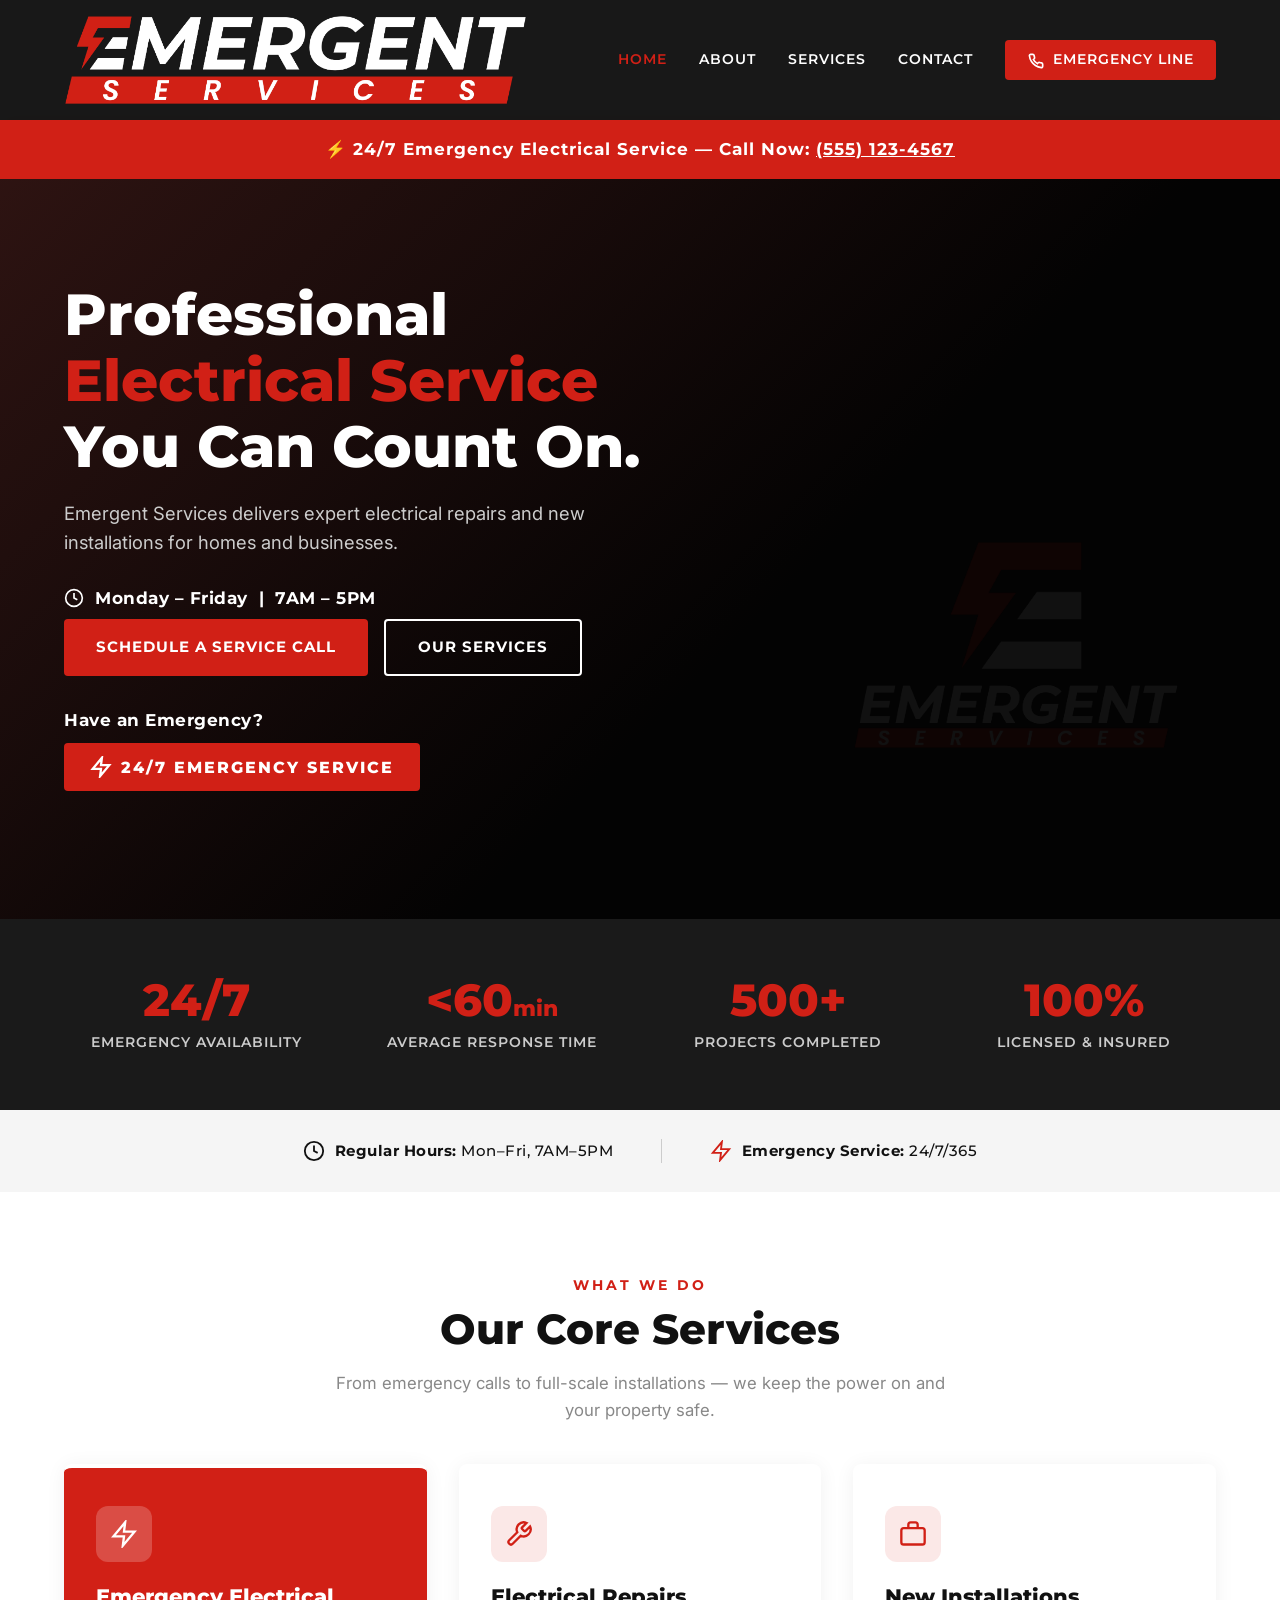
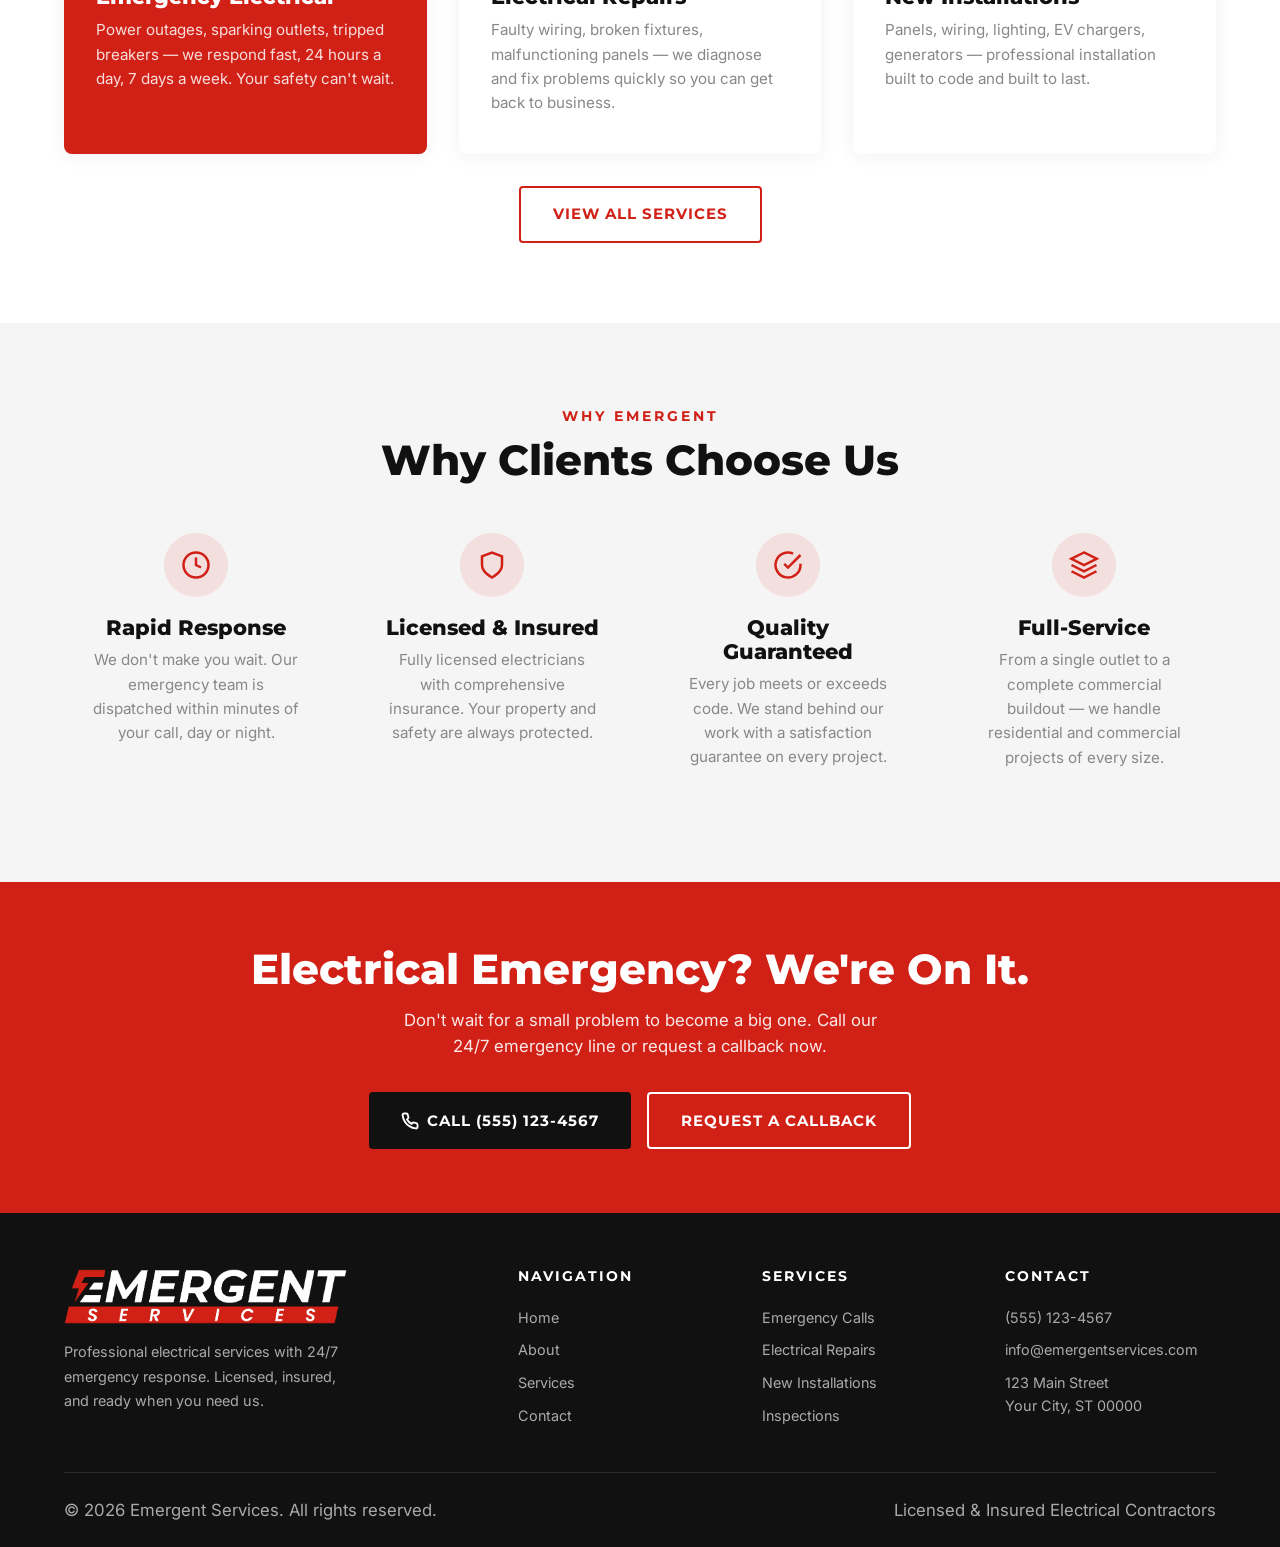
==== website/index.html @ 837f313a "Initial commit: website source and Netlify config Co-Authored-By: Claude Sonnet 4.6 <noreply@anthrop" ====
<!DOCTYPE html>
<html lang="en">
<head>
  <meta charset="UTF-8">
  <meta name="viewport" content="width=device-width, initial-scale=1.0">
  <title>Emergent Services — 24/7 Emergency Electrical Services</title>
  <meta name="description" content="Emergent Services provides 24/7 emergency electrical repairs, new installations, and commercial electrical services. Fast response when you need it most.">
  <link rel="preconnect" href="https://fonts.googleapis.com">
  <link href="https://fonts.googleapis.com/css2?family=Inter:wght@400;500;600&family=Montserrat:ital,wght@0,600;0,700;0,800;0,900;1,800&display=swap" rel="stylesheet">
  <link rel="stylesheet" href="assets/style.css">
</head>
<body>

  <!-- ============ HEADER ============ -->
  <header class="site-header">
    <div class="container nav-wrap">
      <a href="index.html" class="nav-logo">
        <img src="assets/images/logo-mark-red-cropped.png" alt="Emergent Services">
      </a>
      <nav class="nav-links" id="navLinks">
        <a href="index.html" class="active">Home</a>
        <a href="about.html">About</a>
        <a href="services.html">Services</a>
        <a href="contact.html">Contact</a>
        <a href="contact.html" class="nav-cta">
          <svg style="width:16px;height:16px;display:inline;vertical-align:middle;margin-right:4px" viewBox="0 0 24 24" fill="none" stroke="currentColor" stroke-width="2.5"><path d="M22 16.92v3a2 2 0 01-2.18 2 19.79 19.79 0 01-8.63-3.07 19.5 19.5 0 01-6-6A19.79 19.79 0 012.12 4.18 2 2 0 014.11 2h3a2 2 0 012 1.72c.127.96.361 1.903.7 2.81a2 2 0 01-.45 2.11L8.09 9.91a16 16 0 006 6l1.27-1.27a2 2 0 012.11-.45c.907.339 1.85.573 2.81.7A2 2 0 0122 16.92z"/></svg>
          Emergency Line
        </a>
      </nav>
      <button class="nav-toggle" id="navToggle" aria-label="Toggle navigation">
        <span></span><span></span><span></span>
      </button>
    </div>
  </header>

  <!-- ============ EMERGENCY BANNER ============ -->
  <div class="emergency-banner" style="margin-top:120px;">
    ⚡ 24/7 Emergency Electrical Service — Call Now: <a href="tel:+15551234567">(555) 123-4567</a>
  </div>

  <!-- ============ HERO ============ -->
  <section class="hero" style="padding-top:0; min-height:calc(100vh - 160px);">
    <div class="container hero-content">
      <h1>Professional<br><span>Electrical Service</span><br>You Can Count On.</h1>
      <p style="margin-bottom:1.2rem;">Emergent Services delivers expert electrical repairs and new installations for homes and businesses.</p>
      <div style="display:inline-flex;align-items:center;gap:.7rem;padding:.7rem 0;">
        <svg viewBox="0 0 24 24" fill="none" stroke="#fff" stroke-width="2" style="width:20px;height:20px;flex-shrink:0;vertical-align:middle;"><circle cx="12" cy="12" r="10"/><polyline points="12 6 12 12 16 14"/></svg>
        <span style="color:#fff;font-family:var(--font-heading);font-weight:700;font-size:1.05rem;letter-spacing:.5px;line-height:1;">Monday – Friday &nbsp;|&nbsp; 7AM – 5PM</span>
      </div>
      <div class="hero-buttons" style="align-items:stretch;">
        <a href="contact.html" class="btn btn-primary" style="display:inline-flex;align-items:center;justify-content:center;">Schedule a Service Call</a>
        <a href="services.html" class="btn btn-secondary" style="display:inline-flex;align-items:center;justify-content:center;">Our Services</a>
      </div>
      <div style="margin-top:2rem;">
        <span style="color:#fff;font-family:var(--font-heading);font-weight:700;font-size:1.05rem;letter-spacing:.5px;line-height:1;">Have an Emergency?</span>
      </div>
      <div style="margin-top:.6rem;">
        <a href="contact.html" class="emergency-badge" style="text-decoration:none;">
          <svg viewBox="0 0 24 24" fill="none" stroke="currentColor" stroke-width="2.5" style="width:22px;height:22px;"><polygon points="13 2 3 14 12 14 11 22 21 10 12 10 13 2"/></svg>
          24/7 Emergency Service
        </a>
      </div>
    </div>
    <img src="assets/images/logo-icon.png" alt="" class="hero-bolt">
  </section>

  <!-- ============ STATS ============ -->
  <section class="section-dark">
    <div class="container stats">
      <div class="stat">
        <h2>24/7</h2>
        <p>Emergency Availability</p>
      </div>
      <div class="stat">
        <h2>&lt;60<span style="font-size:1.4rem">min</span></h2>
        <p>Average Response Time</p>
      </div>
      <div class="stat">
        <h2>500+</h2>
        <p>Projects Completed</p>
      </div>
      <div class="stat">
        <h2>100%</h2>
        <p>Licensed &amp; Insured</p>
      </div>
    </div>
  </section>

  <!-- ============ HOURS STRIP ============ -->
  <section style="background:var(--gray);padding:1.8rem 0;">
    <div class="container" style="display:flex;justify-content:center;align-items:center;gap:3rem;flex-wrap:wrap;text-align:center;">
      <div style="display:flex;align-items:center;gap:.6rem;">
        <svg style="width:22px;height:22px;stroke:var(--black);fill:none;stroke-width:2;flex-shrink:0;" viewBox="0 0 24 24"><circle cx="12" cy="12" r="10"/><polyline points="12 6 12 12 16 14"/></svg>
        <p style="font-family:var(--font-heading);font-weight:700;font-size:.95rem;letter-spacing:.5px;">Regular Hours: <span style="font-weight:500;">Mon–Fri, 7AM–5PM</span></p>
      </div>
      <div style="width:1px;height:24px;background:#ccc;"></div>
      <div style="display:flex;align-items:center;gap:.6rem;">
        <svg style="width:22px;height:22px;stroke:var(--red);fill:none;stroke-width:2;flex-shrink:0;" viewBox="0 0 24 24"><polygon points="13 2 3 14 12 14 11 22 21 10 12 10 13 2"/></svg>
        <p style="font-family:var(--font-heading);font-weight:700;font-size:.95rem;letter-spacing:.5px;">Emergency Service: <span style="font-weight:500;">24/7/365</span></p>
      </div>
    </div>
  </section>

  <!-- ============ SERVICES PREVIEW ============ -->
  <section class="section">
    <div class="container">
      <div class="text-center">
        <span class="section-label">What We Do</span>
        <h2 class="section-title">Our Core Services</h2>
        <p class="section-subtitle" style="margin-left:auto;margin-right:auto;">From emergency calls to full-scale installations — we keep the power on and your property safe.</p>
      </div>

      <div class="services-grid">
        <!-- Emergency — highlighted -->
        <div class="service-card emergency">
          <div class="icon">
            <svg viewBox="0 0 24 24"><polygon points="13 2 3 14 12 14 11 22 21 10 12 10 13 2"/></svg>
          </div>
          <h3>Emergency Electrical</h3>
          <p>Power outages, sparking outlets, tripped breakers — we respond fast, 24 hours a day, 7 days a week. Your safety can't wait.</p>
        </div>

        <div class="service-card">
          <div class="icon">
            <svg viewBox="0 0 24 24"><path d="M14.7 6.3a1 1 0 000 1.4l1.6 1.6a1 1 0 001.4 0l3.77-3.77a6 6 0 01-7.94 7.94l-6.91 6.91a2.12 2.12 0 01-3-3l6.91-6.91a6 6 0 017.94-7.94l-3.76 3.76z"/></svg>
          </div>
          <h3>Electrical Repairs</h3>
          <p>Faulty wiring, broken fixtures, malfunctioning panels — we diagnose and fix problems quickly so you can get back to business.</p>
        </div>

        <div class="service-card">
          <div class="icon">
            <svg viewBox="0 0 24 24"><rect x="2" y="7" width="20" height="14" rx="2" ry="2"/><path d="M16 7V4a2 2 0 00-2-2h-4a2 2 0 00-2 2v3"/></svg>
          </div>
          <h3>New Installations</h3>
          <p>Panels, wiring, lighting, EV chargers, generators — professional installation built to code and built to last.</p>
        </div>
      </div>

      <div class="text-center mt-2">
        <a href="services.html" class="btn btn-outline">View All Services</a>
      </div>
    </div>
  </section>

  <!-- ============ WHY CHOOSE US ============ -->
  <section class="section section-gray">
    <div class="container">
      <div class="text-center">
        <span class="section-label">Why Emergent</span>
        <h2 class="section-title">Why Clients Choose Us</h2>
      </div>
      <div class="highlights">
        <div class="highlight-item">
          <div class="icon">
            <svg viewBox="0 0 24 24"><circle cx="12" cy="12" r="10"/><polyline points="12 6 12 12 16 14"/></svg>
          </div>
          <h3>Rapid Response</h3>
          <p>We don't make you wait. Our emergency team is dispatched within minutes of your call, day or night.</p>
        </div>
        <div class="highlight-item">
          <div class="icon">
            <svg viewBox="0 0 24 24"><path d="M12 22s8-4 8-10V5l-8-3-8 3v7c0 6 8 10 8 10z"/></svg>
          </div>
          <h3>Licensed &amp; Insured</h3>
          <p>Fully licensed electricians with comprehensive insurance. Your property and safety are always protected.</p>
        </div>
        <div class="highlight-item">
          <div class="icon">
            <svg viewBox="0 0 24 24"><path d="M22 11.08V12a10 10 0 11-5.93-9.14"/><polyline points="22 4 12 14.01 9 11.01"/></svg>
          </div>
          <h3>Quality Guaranteed</h3>
          <p>Every job meets or exceeds code. We stand behind our work with a satisfaction guarantee on every project.</p>
        </div>
        <div class="highlight-item">
          <div class="icon">
            <svg viewBox="0 0 24 24"><path d="M12 2L2 7l10 5 10-5-10-5z"/><path d="M2 17l10 5 10-5"/><path d="M2 12l10 5 10-5"/></svg>
          </div>
          <h3>Full-Service</h3>
          <p>From a single outlet to a complete commercial buildout — we handle residential and commercial projects of every size.</p>
        </div>
      </div>
    </div>
  </section>

  <!-- ============ CTA BANNER ============ -->
  <section class="cta-banner">
    <div class="container">
      <h2>Electrical Emergency? We're On It.</h2>
      <p>Don't wait for a small problem to become a big one. Call our 24/7 emergency line or request a callback now.</p>
      <div style="display:flex;gap:1rem;justify-content:center;flex-wrap:wrap;">
        <a href="tel:+15551234567" class="btn btn-dark">
          <svg style="width:18px;height:18px" viewBox="0 0 24 24" fill="none" stroke="currentColor" stroke-width="2.5"><path d="M22 16.92v3a2 2 0 01-2.18 2 19.79 19.79 0 01-8.63-3.07 19.5 19.5 0 01-6-6A19.79 19.79 0 012.12 4.18 2 2 0 014.11 2h3a2 2 0 012 1.72c.127.96.361 1.903.7 2.81a2 2 0 01-.45 2.11L8.09 9.91a16 16 0 006 6l1.27-1.27a2 2 0 012.11-.45c.907.339 1.85.573 2.81.7A2 2 0 0122 16.92z"/></svg>
          Call (555) 123-4567
        </a>
        <a href="contact.html" class="btn btn-secondary">Request a Callback</a>
      </div>
    </div>
  </section>

  <!-- ============ FOOTER ============ -->
  <footer class="site-footer">
    <div class="container">
      <div class="footer-grid">
        <div class="footer-brand">
          <img src="assets/images/logo-mark-red-cropped.png" alt="Emergent Services">
          <p>Professional electrical services with 24/7 emergency response. Licensed, insured, and ready when you need us.</p>
        </div>
        <div class="footer-col">
          <h4>Navigation</h4>
          <a href="index.html">Home</a>
          <a href="about.html">About</a>
          <a href="services.html">Services</a>
          <a href="contact.html">Contact</a>
        </div>
        <div class="footer-col">
          <h4>Services</h4>
          <a href="services.html">Emergency Calls</a>
          <a href="services.html">Electrical Repairs</a>
          <a href="services.html">New Installations</a>
          <a href="services.html">Inspections</a>
        </div>
        <div class="footer-col">
          <h4>Contact</h4>
          <a href="tel:+15551234567">(555) 123-4567</a>
          <a href="mailto:info@emergentservices.com">info@emergentservices.com</a>
          <a href="#">123 Main Street<br>Your City, ST 00000</a>
        </div>
      </div>
      <div class="footer-bottom">
        <p>&copy; 2026 Emergent Services. All rights reserved.</p>
        <p>Licensed &amp; Insured Electrical Contractors</p>
      </div>
    </div>
  </footer>

  <script>
    // Mobile nav toggle
    const toggle = document.getElementById('navToggle');
    const links  = document.getElementById('navLinks');
    toggle.addEventListener('click', () => links.classList.toggle('open'));
  </script>
</body>
</html>
---- website/assets/style.css ----
/* ===== EMERGENT SERVICES — Global Stylesheet ===== */

/* ---------- Reset & Base ---------- */
*, *::before, *::after { margin: 0; padding: 0; box-sizing: border-box; }

:root {
  --red:    #D12016;
  --black:  #111111;
  --dark:   #1a1a1a;
  --white:  #ffffff;
  --gray:   #f5f5f5;
  --gray-md:#888888;
  --max-w:  1200px;
  --font:   'Inter', sans-serif;
  --font-heading: 'Montserrat', sans-serif;
}

html { scroll-behavior: smooth; }

body {
  font-family: var(--font);
  color: var(--black);
  background: var(--white);
  line-height: 1.6;
  -webkit-font-smoothing: antialiased;
}

img { max-width: 100%; display: block; }
a   { text-decoration: none; color: inherit; }
ul  { list-style: none; }

.container { width: 90%; max-width: var(--max-w); margin: 0 auto; }

/* ---------- Typography ---------- */
h1, h2, h3, h4 { font-family: var(--font-heading); font-weight: 800; line-height: 1.15; }
h1 { font-size: clamp(2.4rem, 5vw, 3.6rem); }
h2 { font-size: clamp(1.8rem, 4vw, 2.6rem); }
h3 { font-size: 1.3rem; }
p  { font-size: 1.05rem; }

.section-label {
  display: inline-block;
  font-family: var(--font-heading);
  font-weight: 700;
  font-size: .85rem;
  letter-spacing: 3px;
  text-transform: uppercase;
  color: var(--red);
  margin-bottom: .6rem;
}

.section-title { margin-bottom: 1rem; }
.section-subtitle { color: var(--gray-md); max-width: 620px; margin-bottom: 2.5rem; }

/* ---------- Buttons ---------- */
.btn {
  display: inline-flex; align-items: center; gap: .5rem;
  font-family: var(--font-heading); font-weight: 700; font-size: .95rem;
  letter-spacing: 1px; text-transform: uppercase;
  padding: .9rem 2rem;
  border: none; border-radius: 4px;
  cursor: pointer;
  transition: all .25s ease;
}
.btn-primary   { background: var(--red); color: var(--white); }
.btn-primary:hover { background: #b01a12; }
.btn-secondary { background: transparent; color: var(--white); border: 2px solid var(--white); }
.btn-secondary:hover { background: var(--white); color: var(--black); }
.btn-dark      { background: var(--black); color: var(--white); }
.btn-dark:hover{ background: #333; }
.btn-outline   { background: transparent; color: var(--red); border: 2px solid var(--red); }
.btn-outline:hover { background: var(--red); color: var(--white); }

/* ---------- Header / Nav ---------- */
.site-header {
  position: fixed; top: 0; left: 0; width: 100%; z-index: 1000;
  background: rgba(17,17,17,.97);
  backdrop-filter: blur(8px);
  border-bottom: 3px solid var(--red);
}
.nav-wrap {
  display: flex; align-items: center; justify-content: space-between;
  height: 120px;
}
.nav-logo img { height: 90px; }
.nav-links { display: flex; align-items: center; gap: 2rem; }
.nav-links a {
  font-family: var(--font-heading); font-weight: 600; font-size: .9rem;
  letter-spacing: 1px; text-transform: uppercase;
  color: var(--white); transition: color .2s;
}
.nav-links a:hover, .nav-links a.active { color: var(--red); }

.nav-cta {
  background: var(--red); color: var(--white);
  padding: .55rem 1.4rem; border-radius: 4px;
  font-family: var(--font-heading); font-weight: 700; font-size: .85rem;
  letter-spacing: 1px; text-transform: uppercase;
  transition: background .2s;
}
.nav-cta:hover { background: #b01a12; color: var(--white); }

/* Mobile hamburger */
.nav-toggle { display: none; flex-direction: column; gap: 5px; cursor: pointer; background: none; border: none; padding: 4px; }
.nav-toggle span { display: block; width: 26px; height: 3px; background: var(--white); border-radius: 2px; transition: .3s; }

@media (max-width: 768px) {
  .nav-toggle { display: flex; }
  .nav-links {
    position: fixed; top: 120px; left: 0; width: 100%; background: var(--dark);
    flex-direction: column; padding: 2rem 0; gap: 1.4rem;
    transform: translateY(-120%); transition: transform .35s ease;
  }
  .nav-links.open { transform: translateY(0); }
}

/* ---------- Hero ---------- */
.hero {
  position: relative;
  min-height: 100vh;
  display: flex; align-items: center;
  background: var(--black);
  overflow: hidden;
  padding-top: 120px;
}
.hero::before {
  content: '';
  position: absolute; inset: 0;
  background: linear-gradient(135deg, rgba(209,32,22,.15) 0%, rgba(0,0,0,.85) 60%);
  z-index: 1;
}
.hero-content { position: relative; z-index: 2; }

.hero .emergency-badge {
  display: inline-flex; align-items: center; gap: .6rem;
  background: var(--red); color: var(--white);
  font-family: var(--font-heading); font-weight: 800;
  font-size: 1rem; letter-spacing: 2px; text-transform: uppercase;
  padding: .7rem 1.6rem; border-radius: 4px;
  margin-bottom: 1.6rem;
  animation: pulse-badge 2s ease-in-out infinite;
}
.hero .emergency-badge svg { width: 22px; height: 22px; }

@keyframes pulse-badge {
  0%, 100% { box-shadow: 0 0 0 0 rgba(209,32,22,.6); }
  50%      { box-shadow: 0 0 20px 6px rgba(209,32,22,.25); }
}

.hero h1 { color: var(--white); margin-bottom: 1.2rem; }
.hero h1 span { color: var(--red); }
.hero p  { color: #ccc; max-width: 560px; font-size: 1.15rem; margin-bottom: 2rem; }
.hero-buttons { display: flex; flex-wrap: wrap; gap: 1rem; }

/* Decorative bolt */
.hero-bolt {
  position: absolute; right: 5%; bottom: 10%; z-index: 1;
  opacity: .06; width: 400px;
}
@media (max-width: 768px) { .hero-bolt { display: none; } }

/* ---------- Emergency Banner ---------- */
.emergency-banner {
  background: var(--red);
  color: var(--white);
  text-align: center;
  padding: 1rem 0;
  font-family: var(--font-heading);
  font-weight: 700;
  font-size: 1.05rem;
  letter-spacing: 1px;
}
.emergency-banner a { color: var(--white); text-decoration: underline; }

/* ---------- Sections ---------- */
.section { padding: 5rem 0; }
.section-dark { background: var(--dark); color: var(--white); }
.section-gray { background: var(--gray); }

/* ---------- Service Cards ---------- */
.services-grid {
  display: grid;
  grid-template-columns: repeat(auto-fit, minmax(280px, 1fr));
  gap: 2rem;
}
.service-card {
  background: var(--white);
  border-radius: 8px;
  padding: 2.4rem 2rem;
  box-shadow: 0 2px 20px rgba(0,0,0,.06);
  transition: transform .25s, box-shadow .25s;
  border-top: 4px solid transparent;
}
.service-card:hover {
  transform: translateY(-6px);
  box-shadow: 0 8px 30px rgba(0,0,0,.1);
  border-top-color: var(--red);
}
.service-card .icon {
  width: 56px; height: 56px;
  background: rgba(209,32,22,.1);
  border-radius: 12px;
  display: flex; align-items: center; justify-content: center;
  margin-bottom: 1.4rem;
}
.service-card .icon svg { width: 28px; height: 28px; stroke: var(--red); fill: none; stroke-width: 2; }
.service-card h3 { margin-bottom: .6rem; }
.service-card p  { color: var(--gray-md); font-size: .95rem; }

/* Emergency card highlight */
.service-card.emergency {
  background: var(--red);
  color: var(--white);
  border-top-color: var(--white);
}
.service-card.emergency .icon { background: rgba(255,255,255,.2); }
.service-card.emergency .icon svg { stroke: var(--white); }
.service-card.emergency p { color: rgba(255,255,255,.85); }

/* ---------- Stats Strip ---------- */
.stats {
  display: grid;
  grid-template-columns: repeat(auto-fit, minmax(180px, 1fr));
  gap: 2rem;
  text-align: center;
  padding: 3.5rem 0;
}
.stat h2 { color: var(--red); font-size: 2.8rem; }
.stat p  { font-family: var(--font-heading); font-weight: 600; font-size: .9rem; letter-spacing: 1px; text-transform: uppercase; color: #ccc; margin-top: .3rem; }

/* ---------- About Highlights ---------- */
.highlights {
  display: grid;
  grid-template-columns: repeat(auto-fit, minmax(250px, 1fr));
  gap: 2rem;
}
.highlight-item { text-align: center; padding: 2rem 1.5rem; }
.highlight-item .icon {
  width: 64px; height: 64px;
  background: rgba(209,32,22,.1);
  border-radius: 50%;
  display: flex; align-items: center; justify-content: center;
  margin: 0 auto 1.2rem;
}
.highlight-item .icon svg { width: 30px; height: 30px; stroke: var(--red); fill: none; stroke-width: 2; }
.highlight-item h3 { margin-bottom: .5rem; }
.highlight-item p  { color: var(--gray-md); font-size: .95rem; }

/* ---------- CTA Banner ---------- */
.cta-banner {
  background: var(--red);
  color: var(--white);
  text-align: center;
  padding: 4rem 0;
}
.cta-banner h2 { margin-bottom: .8rem; }
.cta-banner p  { max-width: 500px; margin: 0 auto 2rem; opacity: .9; }

/* ---------- Contact Form ---------- */
.contact-grid {
  display: grid;
  grid-template-columns: 1fr 1fr;
  gap: 3rem;
}
@media (max-width: 768px) { .contact-grid { grid-template-columns: 1fr; } }

.contact-info-card {
  background: var(--dark);
  color: var(--white);
  border-radius: 8px;
  padding: 2.5rem;
}
.contact-info-card h3 { margin-bottom: 1.5rem; }
.contact-detail {
  display: flex; align-items: flex-start; gap: 1rem;
  margin-bottom: 1.4rem;
}
.contact-detail svg { width: 24px; height: 24px; stroke: var(--red); fill: none; stroke-width: 2; flex-shrink: 0; margin-top: 2px; }
.contact-detail p { font-size: .95rem; }
.contact-detail strong { display: block; margin-bottom: .2rem; }

.form-card {
  background: var(--white);
  border-radius: 8px;
  padding: 2.5rem;
  box-shadow: 0 2px 20px rgba(0,0,0,.06);
}
.form-card h3 { margin-bottom: 1.5rem; }
.form-row { display: grid; grid-template-columns: 1fr 1fr; gap: 1rem; }
@media (max-width: 500px) { .form-row { grid-template-columns: 1fr; } }

.form-group { margin-bottom: 1.2rem; }
.form-group label {
  display: block; font-weight: 600; font-size: .85rem;
  margin-bottom: .4rem; color: var(--black);
}
.form-group input,
.form-group select,
.form-group textarea {
  width: 100%; padding: .75rem 1rem;
  border: 2px solid #e0e0e0; border-radius: 6px;
  font-family: var(--font); font-size: .95rem;
  transition: border-color .2s;
}
.form-group input:focus,
.form-group select:focus,
.form-group textarea:focus {
  outline: none; border-color: var(--red);
}
.form-group textarea { resize: vertical; min-height: 120px; }

/* ---------- Footer ---------- */
.site-footer {
  background: var(--black);
  color: #aaa;
  padding: 3.5rem 0 1.5rem;
}
.footer-grid {
  display: grid;
  grid-template-columns: 2fr 1fr 1fr 1fr;
  gap: 2rem;
  margin-bottom: 2.5rem;
}
@media (max-width: 768px) { .footer-grid { grid-template-columns: 1fr 1fr; } }
@media (max-width: 480px) { .footer-grid { grid-template-columns: 1fr; } }

.footer-brand img { height: 55px; margin-bottom: 1rem; }
.footer-brand p  { font-size: .9rem; max-width: 280px; line-height: 1.7; }

.footer-col h4 {
  font-family: var(--font-heading); font-weight: 700;
  font-size: .85rem; letter-spacing: 2px; text-transform: uppercase;
  color: var(--white); margin-bottom: 1rem;
}
.footer-col a { display: block; font-size: .9rem; color: #aaa; padding: .3rem 0; transition: color .2s; }
.footer-col a:hover { color: var(--red); }

.footer-bottom {
  border-top: 1px solid #2a2a2a;
  padding-top: 1.5rem;
  display: flex; align-items: center; justify-content: space-between;
  flex-wrap: wrap; gap: 1rem;
  font-size: .85rem;
}

/* ---------- Page Headers (inner pages) ---------- */
.page-header {
  background: var(--black);
  padding: 10rem 0 4rem;
  text-align: center;
}
.page-header h1 { color: var(--white); margin-bottom: .6rem; }
.page-header p  { color: #aaa; max-width: 520px; margin: 0 auto; }
.page-header .breadcrumb { margin-top: 1rem; }
.page-header .breadcrumb a { color: var(--red); }
.page-header .breadcrumb span { color: #666; }

/* ---------- About page ---------- */
.about-split {
  display: grid;
  grid-template-columns: 1fr 1fr;
  gap: 4rem;
  align-items: center;
}
@media (max-width: 768px) { .about-split { grid-template-columns: 1fr; } }

.about-image {
  background: var(--dark);
  border-radius: 12px;
  aspect-ratio: 4/3;
  display: flex; align-items: center; justify-content: center;
  overflow: hidden;
}
.about-image img { width: 60%; opacity: .3; }

.values-grid {
  display: grid;
  grid-template-columns: repeat(auto-fit, minmax(240px, 1fr));
  gap: 2rem;
  margin-top: 2rem;
}
.value-card {
  padding: 2rem;
  border-left: 4px solid var(--red);
  background: var(--white);
  border-radius: 0 8px 8px 0;
  box-shadow: 0 2px 12px rgba(0,0,0,.04);
}
.value-card h3 { margin-bottom: .5rem; }
.value-card p  { color: var(--gray-md); font-size: .95rem; }

/* ---------- Utilities ---------- */
.text-center { text-align: center; }
.text-white  { color: var(--white); }
.mt-1 { margin-top: 1rem; }
.mt-2 { margin-top: 2rem; }
.mb-2 { margin-bottom: 2rem; }
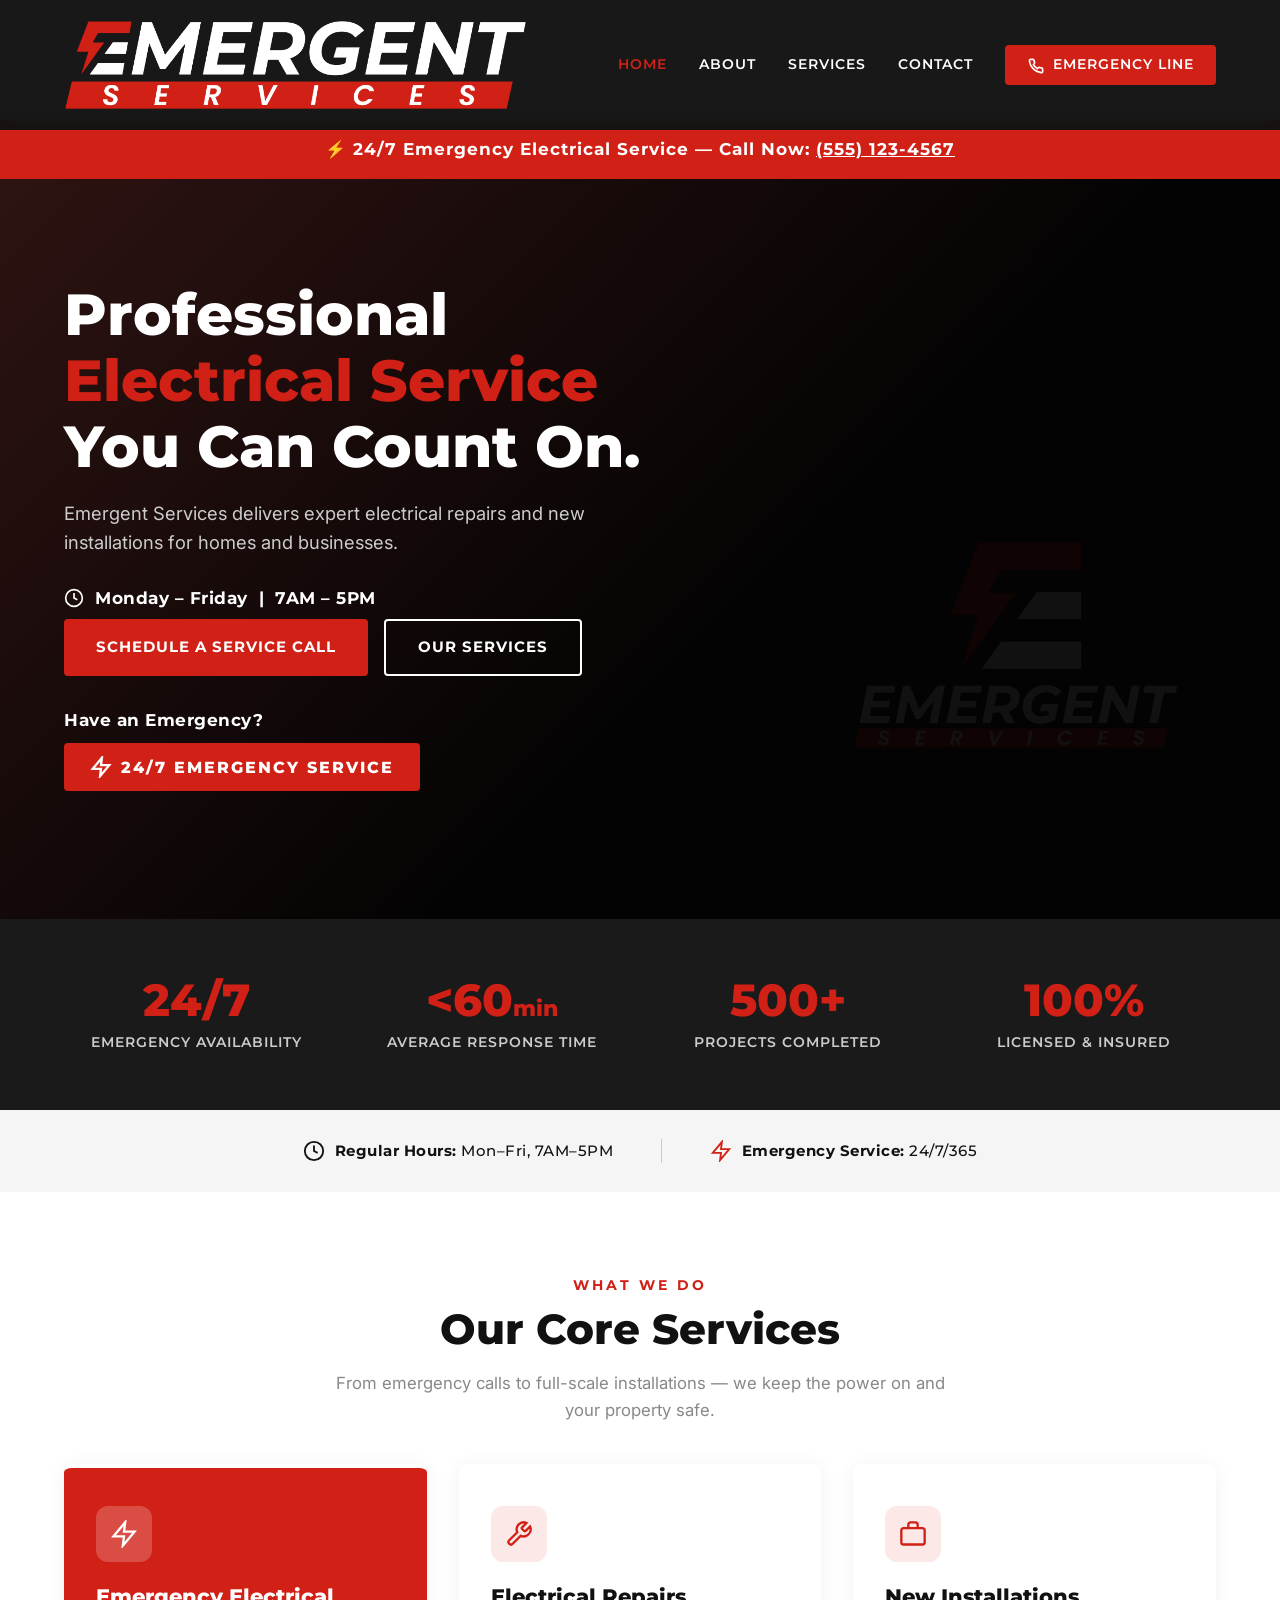
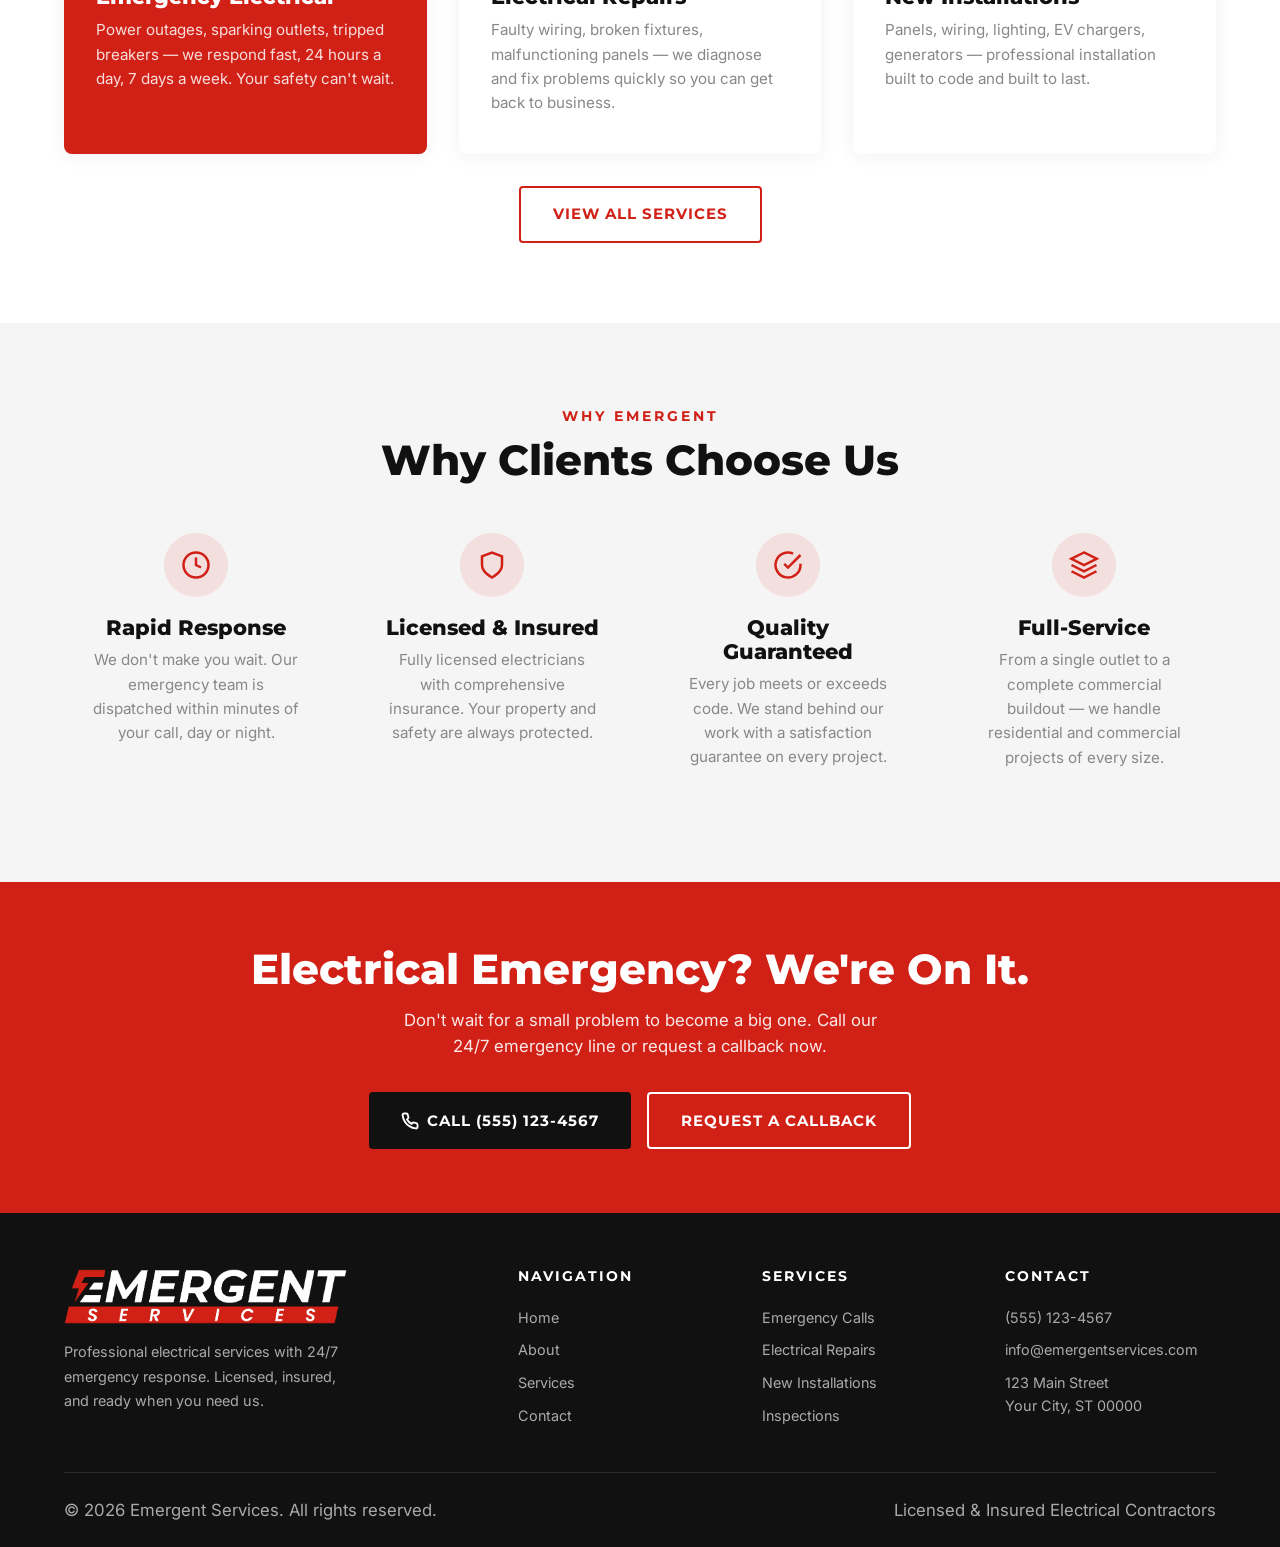
==== commit f6512130: "Add viewport-fit=cover to index.html for safe-area support" ====
--- a/website/index.html
+++ b/website/index.html
@@ -2,7 +2,7 @@
 <html lang="en">
 <head>
   <meta charset="UTF-8">
-  <meta name="viewport" content="width=device-width, initial-scale=1.0">
+  <meta name="viewport" content="width=device-width, initial-scale=1.0, viewport-fit=cover">
   <title>Emergent Services — 24/7 Emergency Electrical Services</title>
   <meta name="description" content="Emergent Services provides 24/7 emergency electrical repairs, new installations, and commercial electrical services. Fast response when you need it most.">
   <link rel="preconnect" href="https://fonts.googleapis.com">
--- a/website/assets/style.css
+++ b/website/assets/style.css
@@ -77,10 +77,12 @@
   background: rgba(17,17,17,.97);
   backdrop-filter: blur(8px);
   border-bottom: 3px solid var(--red);
+  overflow: visible;
+  padding-top: env(safe-area-inset-top, 0px);
 }
 .nav-wrap {
   display: flex; align-items: center; justify-content: space-between;
-  height: 120px;
+  padding: 20px 0;
 }
 .nav-logo img { height: 90px; }
 .nav-links { display: flex; align-items: center; gap: 2rem; }
@@ -104,14 +106,22 @@
 .nav-toggle { display: none; flex-direction: column; gap: 5px; cursor: pointer; background: none; border: none; padding: 4px; }
 .nav-toggle span { display: block; width: 26px; height: 3px; background: var(--white); border-radius: 2px; transition: .3s; }
 
+/* Logo aspect ratio protection */
+.nav-logo img { object-fit: contain; width: auto; }
+
 @media (max-width: 768px) {
+  .nav-wrap { padding: 12px 0; }
+  .nav-logo img { height: 50px; }
   .nav-toggle { display: flex; }
   .nav-links {
-    position: fixed; top: 120px; left: 0; width: 100%; background: var(--dark);
+    position: fixed; top: 74px; left: 0; width: 100%; background: var(--dark);
     flex-direction: column; padding: 2rem 0; gap: 1.4rem;
     transform: translateY(-120%); transition: transform .35s ease;
   }
   .nav-links.open { transform: translateY(0); }
+  .emergency-banner { margin-top: 74px !important; }
+  .hero { padding-top: 74px; }
+  .page-header { padding: 5.5rem 0 2.5rem; }
 }
 
 /* ---------- Hero ---------- */
@@ -389,6 +399,8 @@
 .value-card h3 { margin-bottom: .5rem; }
 .value-card p  { color: var(--gray-md); font-size: .95rem; }
 
+/* Mobile inner-page adjustments now handled in main mobile block above */
+
 /* ---------- Utilities ---------- */
 .text-center { text-align: center; }
 .text-white  { color: var(--white); }
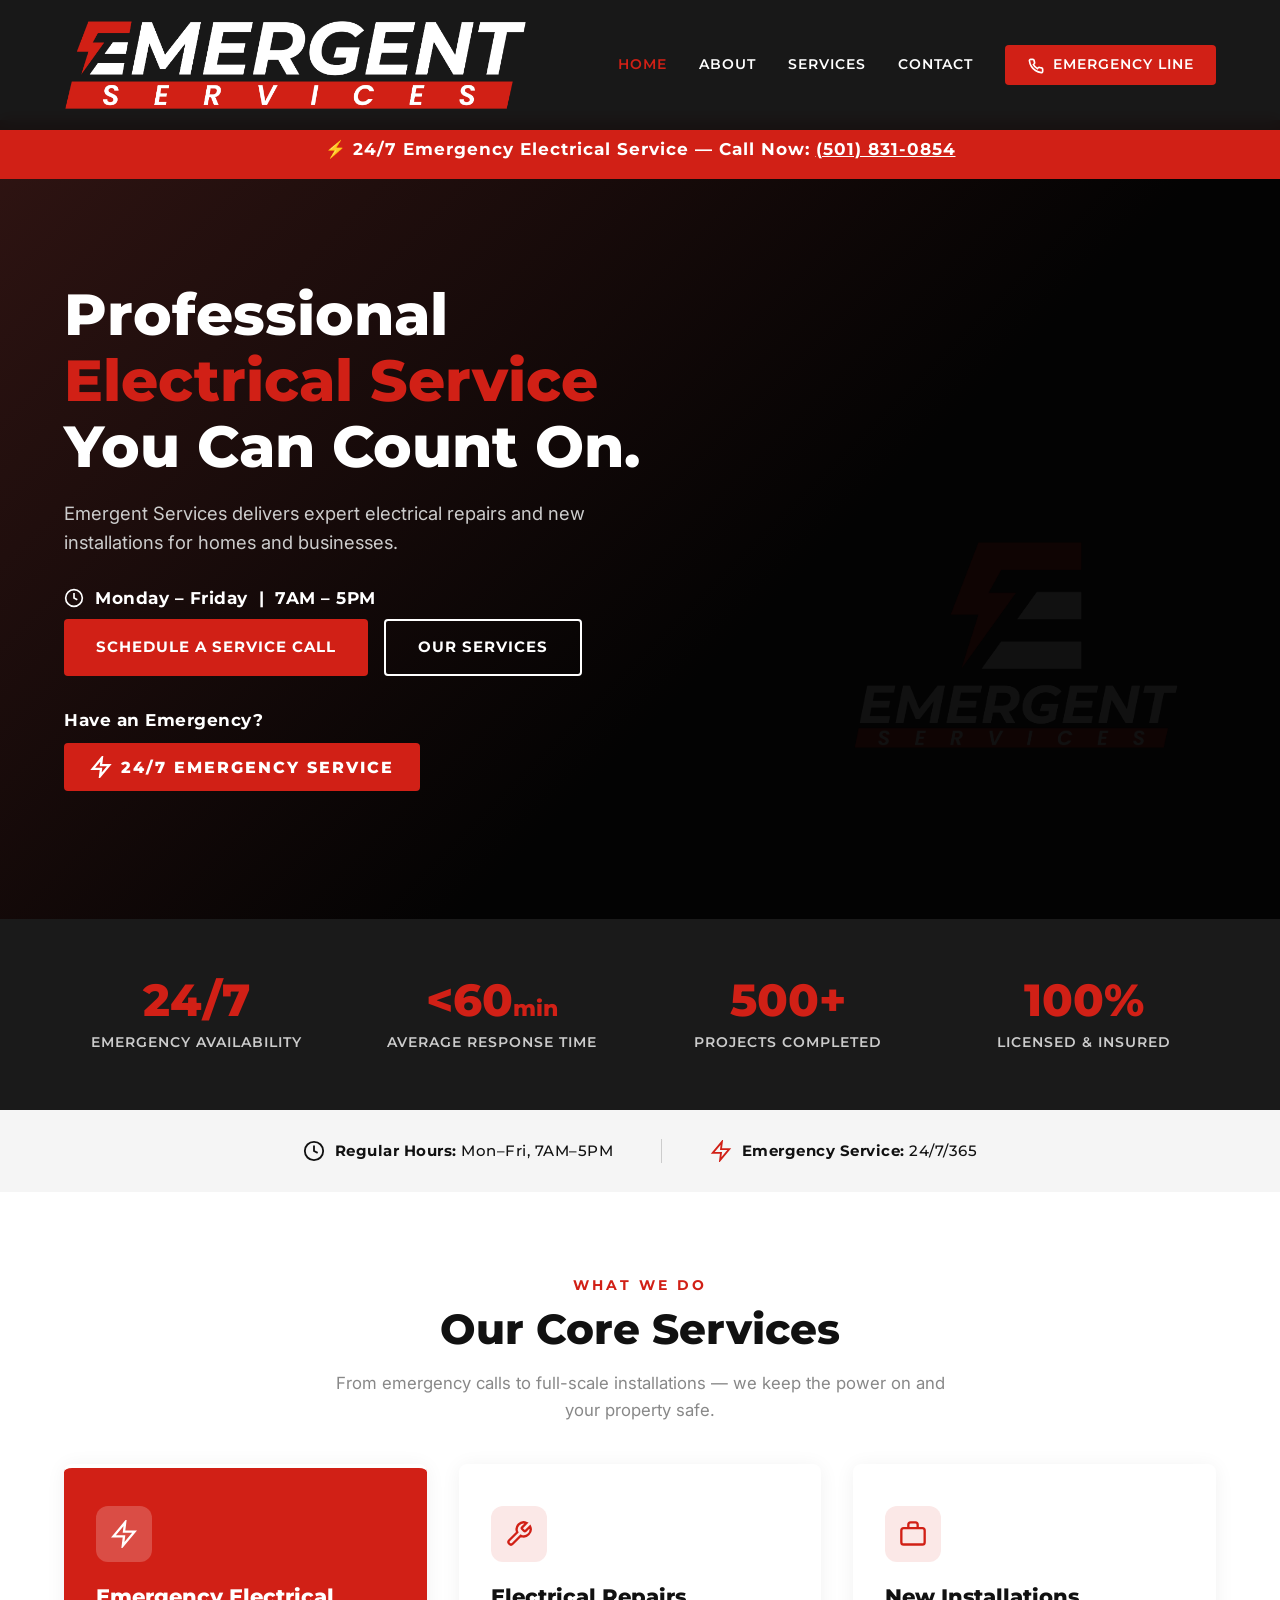
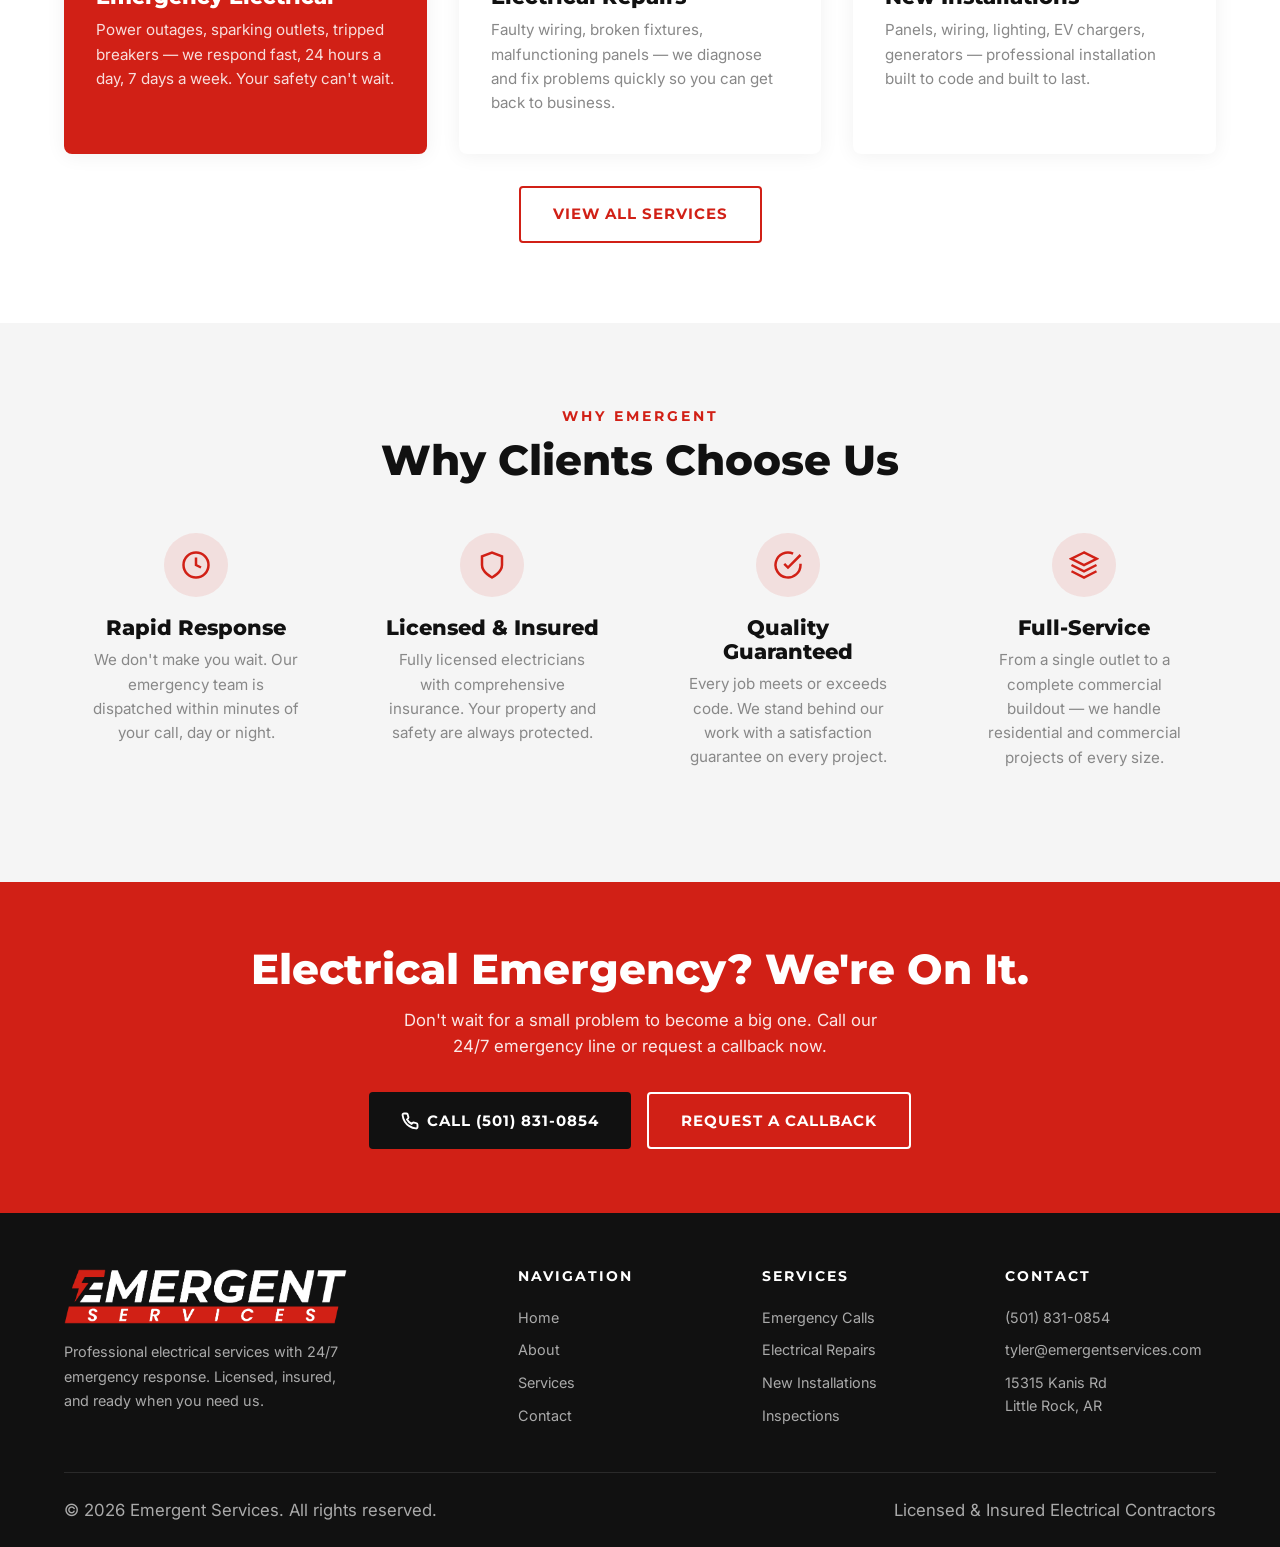
==== commit bbf3dfe1: "Update business info: phone, email, address on all pages" ====
--- a/website/index.html
+++ b/website/index.html
@@ -22,7 +22,7 @@
         <a href="about.html">About</a>
         <a href="services.html">Services</a>
         <a href="contact.html">Contact</a>
-        <a href="contact.html" class="nav-cta">
+        <a href="tel:+15018310854" class="nav-cta">
           <svg style="width:16px;height:16px;display:inline;vertical-align:middle;margin-right:4px" viewBox="0 0 24 24" fill="none" stroke="currentColor" stroke-width="2.5"><path d="M22 16.92v3a2 2 0 01-2.18 2 19.79 19.79 0 01-8.63-3.07 19.5 19.5 0 01-6-6A19.79 19.79 0 012.12 4.18 2 2 0 014.11 2h3a2 2 0 012 1.72c.127.96.361 1.903.7 2.81a2 2 0 01-.45 2.11L8.09 9.91a16 16 0 006 6l1.27-1.27a2 2 0 012.11-.45c.907.339 1.85.573 2.81.7A2 2 0 0122 16.92z"/></svg>
           Emergency Line
         </a>
@@ -35,7 +35,7 @@
 
   <!-- ============ EMERGENCY BANNER ============ -->
   <div class="emergency-banner" style="margin-top:120px;">
-    ⚡ 24/7 Emergency Electrical Service — Call Now: <a href="tel:+15551234567">(555) 123-4567</a>
+    ⚡ 24/7 Emergency Electrical Service — Call Now: <a href="tel:+15018310854">(501) 831-0854</a>
   </div>
 
   <!-- ============ HERO ============ -->
@@ -189,9 +189,9 @@
       <h2>Electrical Emergency? We're On It.</h2>
       <p>Don't wait for a small problem to become a big one. Call our 24/7 emergency line or request a callback now.</p>
       <div style="display:flex;gap:1rem;justify-content:center;flex-wrap:wrap;">
-        <a href="tel:+15551234567" class="btn btn-dark">
+        <a href="tel:+15018310854" class="btn btn-dark">
           <svg style="width:18px;height:18px" viewBox="0 0 24 24" fill="none" stroke="currentColor" stroke-width="2.5"><path d="M22 16.92v3a2 2 0 01-2.18 2 19.79 19.79 0 01-8.63-3.07 19.5 19.5 0 01-6-6A19.79 19.79 0 012.12 4.18 2 2 0 014.11 2h3a2 2 0 012 1.72c.127.96.361 1.903.7 2.81a2 2 0 01-.45 2.11L8.09 9.91a16 16 0 006 6l1.27-1.27a2 2 0 012.11-.45c.907.339 1.85.573 2.81.7A2 2 0 0122 16.92z"/></svg>
-          Call (555) 123-4567
+          Call (501) 831-0854
         </a>
         <a href="contact.html" class="btn btn-secondary">Request a Callback</a>
       </div>
@@ -222,9 +222,9 @@
         </div>
         <div class="footer-col">
           <h4>Contact</h4>
-          <a href="tel:+15551234567">(555) 123-4567</a>
-          <a href="mailto:info@emergentservices.com">info@emergentservices.com</a>
-          <a href="#">123 Main Street<br>Your City, ST 00000</a>
+          <a href="tel:+15018310854">(501) 831-0854</a>
+          <a href="mailto:tyler@emergentservices.com">tyler@emergentservices.com</a>
+          <a href="#">15315 Kanis Rd<br>Little Rock, AR</a>
         </div>
       </div>
       <div class="footer-bottom">
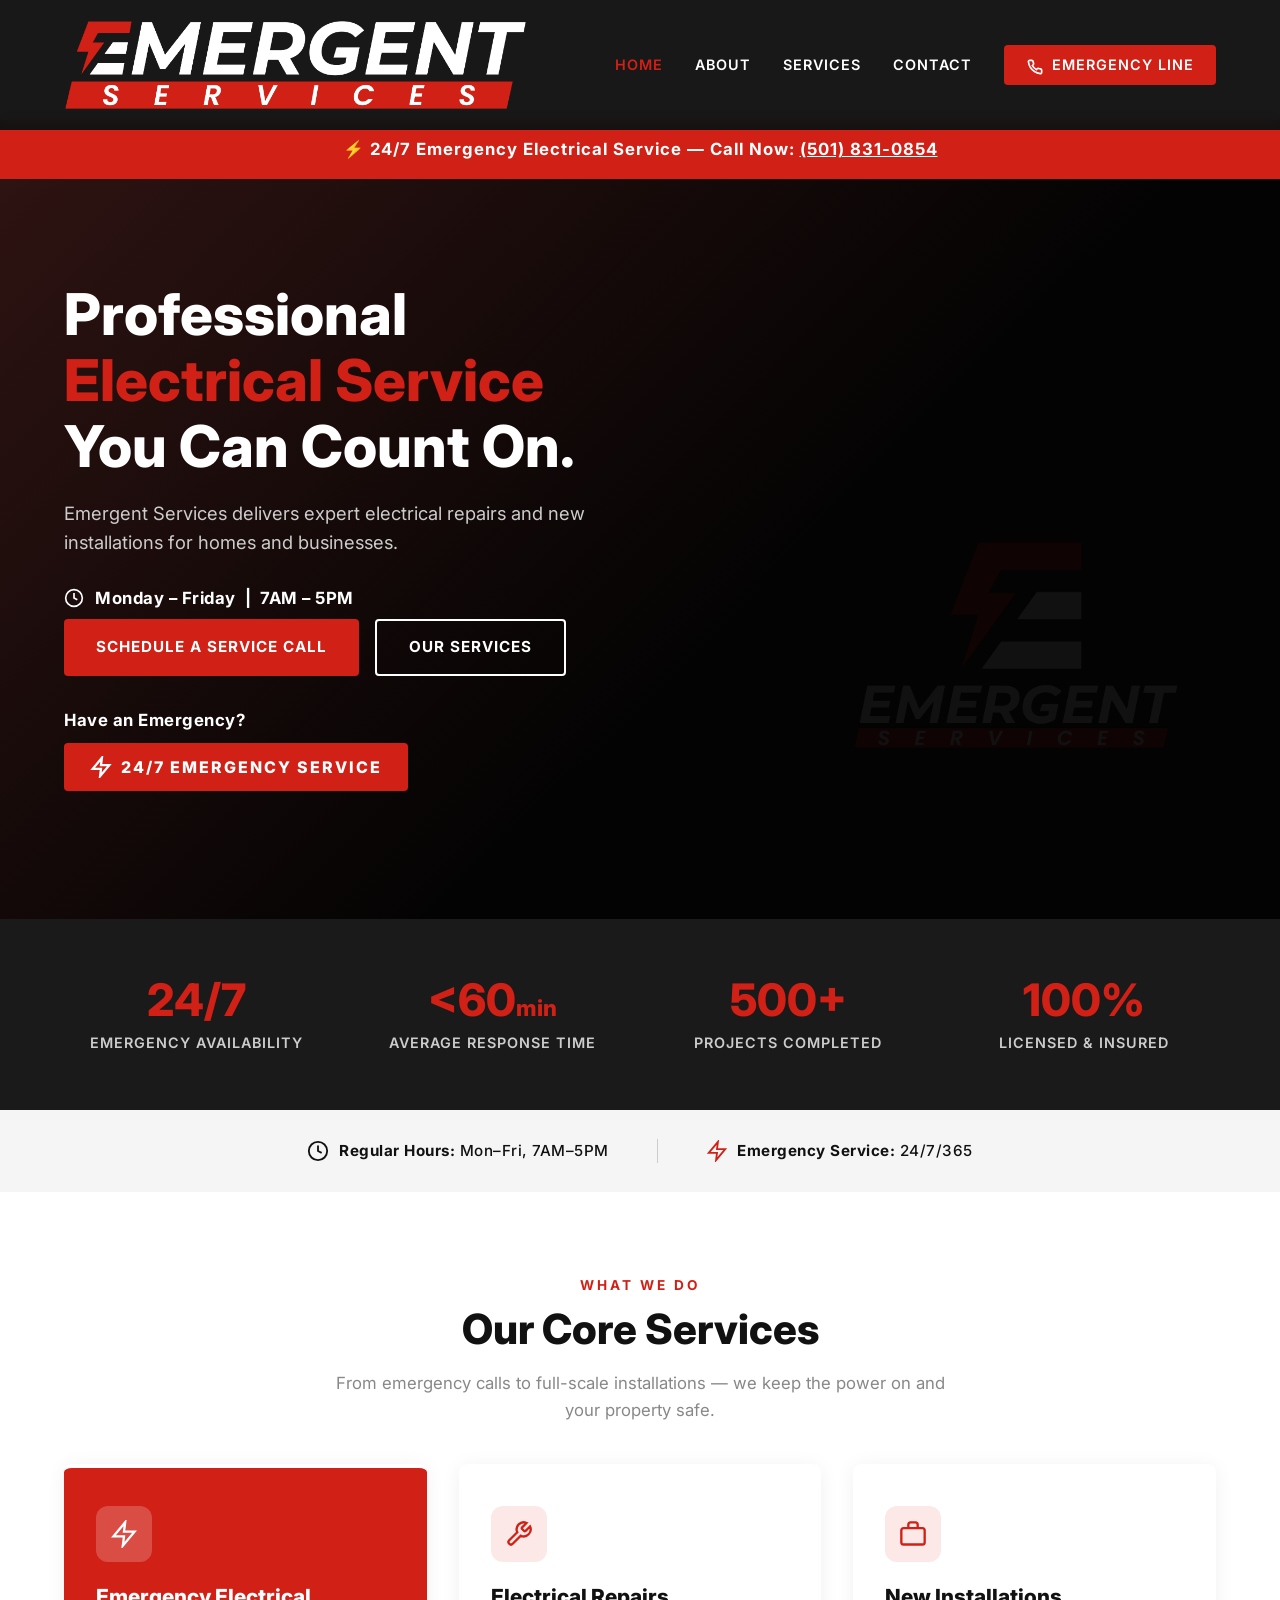
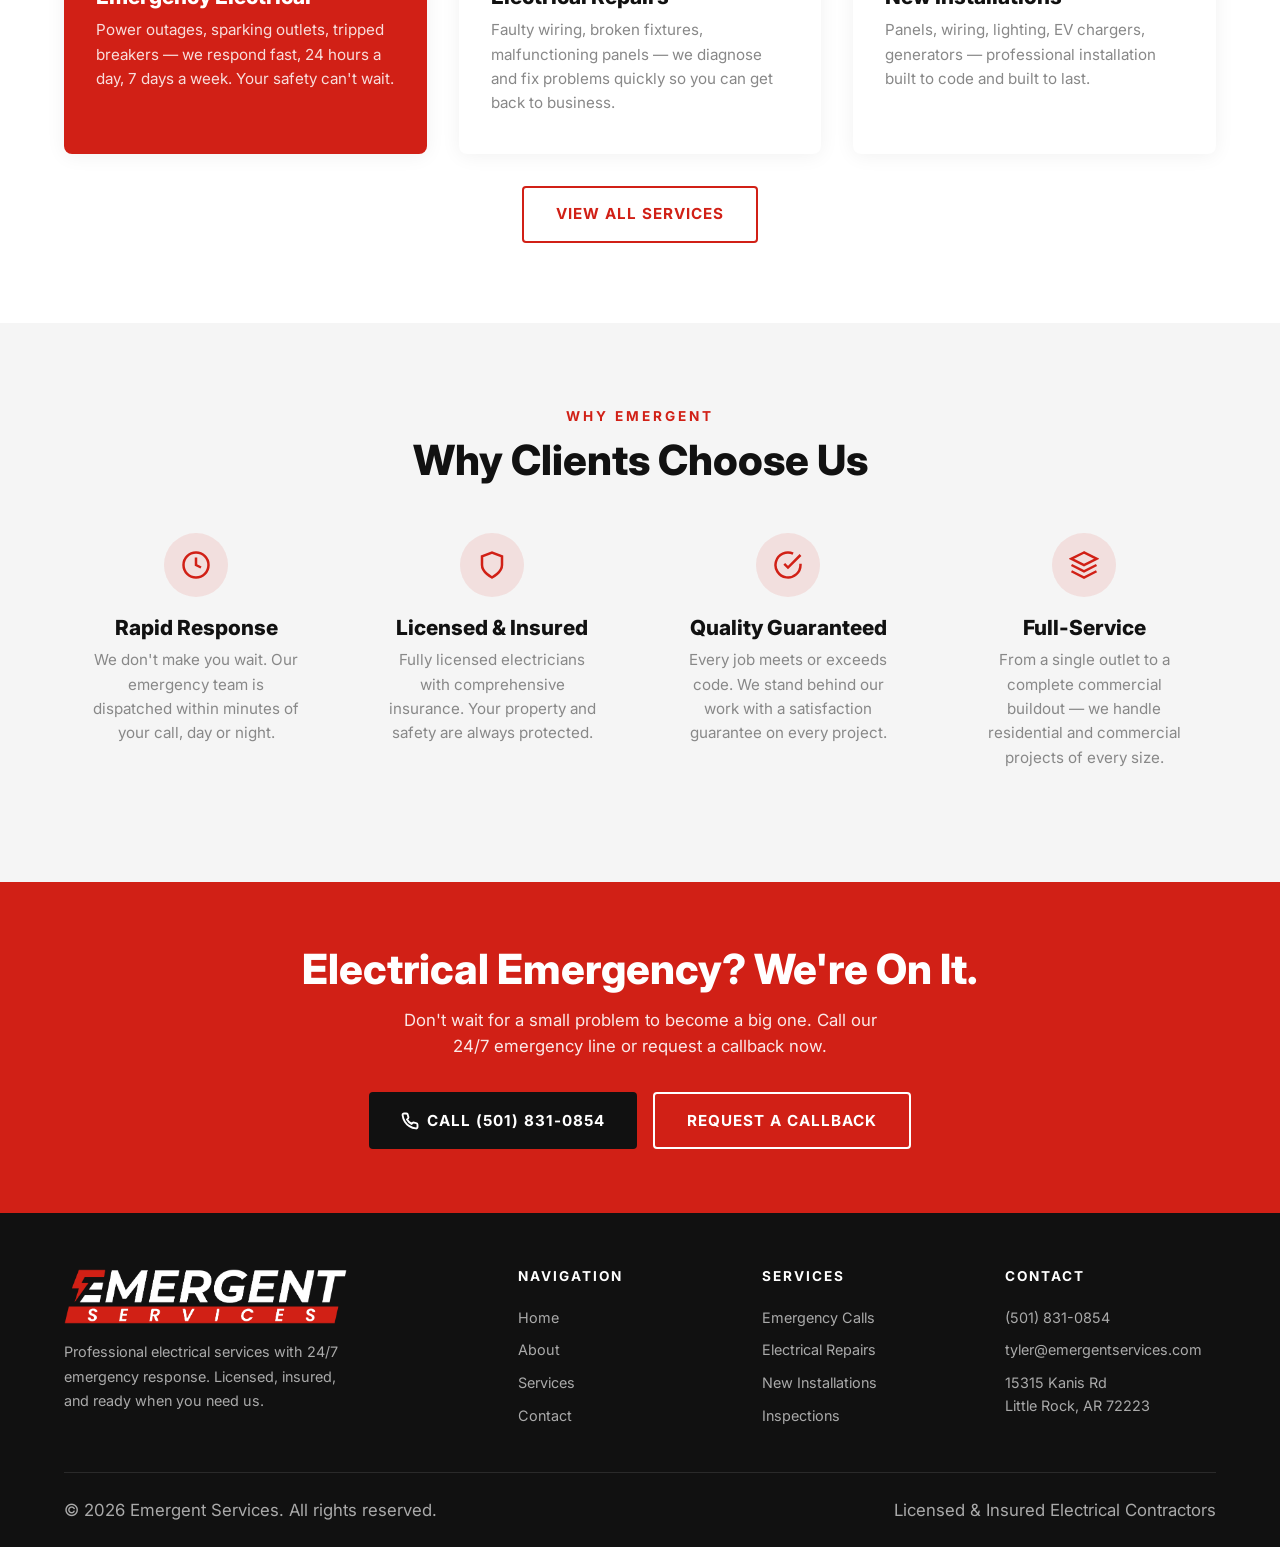
==== commit c7de9a82: "Add files via upload" ====
--- a/website/index.html
+++ b/website/index.html
@@ -2,6 +2,10 @@
 <html lang="en">
 <head>
   <meta charset="UTF-8">
+  <link rel="icon" type="image/x-icon" href="/favicon.ico">
+  <link rel="icon" type="image/png" sizes="32x32" href="/favicon-32x32.png">
+  <link rel="icon" type="image/png" sizes="16x16" href="/favicon-16x16.png">
+  <link rel="apple-touch-icon" sizes="180x180" href="/apple-touch-icon.png">
   <meta name="viewport" content="width=device-width, initial-scale=1.0, viewport-fit=cover">
   <title>Emergent Services — 24/7 Emergency Electrical Services</title>
   <meta name="description" content="Emergent Services provides 24/7 emergency electrical repairs, new installations, and commercial electrical services. Fast response when you need it most.">
@@ -224,7 +228,7 @@
           <h4>Contact</h4>
           <a href="tel:+15018310854">(501) 831-0854</a>
           <a href="mailto:tyler@emergentservices.com">tyler@emergentservices.com</a>
-          <a href="#">15315 Kanis Rd<br>Little Rock, AR</a>
+          <a href="#">15315 Kanis Rd<br>Little Rock, AR 72223</a>
         </div>
       </div>
       <div class="footer-bottom">
--- a/website/assets/style.css
+++ b/website/assets/style.css
@@ -11,7 +11,7 @@
   --gray:   #f5f5f5;
   --gray-md:#888888;
   --max-w:  1200px;
-  --font:   'Inter', sans-serif;
+  --font:   'Inter', sans-serif;h
   --font-heading: 'Montserrat', sans-serif;
 }
 
@@ -110,18 +110,21 @@
 .nav-logo img { object-fit: contain; width: auto; }
 
 @media (max-width: 768px) {
-  .nav-wrap { padding: 12px 0; }
-  .nav-logo img { height: 50px; }
+  .site-header { padding-top: max(12px, env(safe-area-inset-top, 12px)); }
+  .nav-wrap { padding: 10px 0; }
+  .nav-logo { display: flex; align-items: center; }
+  .nav-logo img { height: 46px; max-height: 46px; }
   .nav-toggle { display: flex; }
   .nav-links {
-    position: fixed; top: 74px; left: 0; width: 100%; background: var(--dark);
-    flex-direction: column; padding: 2rem 0; gap: 1.4rem;
+    position: fixed; top: 0; left: 0; width: 100%; background: var(--dark);
+    flex-direction: column; padding: 5.5rem 0 2rem; gap: 1.4rem;
     transform: translateY(-120%); transition: transform .35s ease;
+    z-index: -1;
   }
   .nav-links.open { transform: translateY(0); }
-  .emergency-banner { margin-top: 74px !important; }
-  .hero { padding-top: 74px; }
-  .page-header { padding: 5.5rem 0 2.5rem; }
+  .emergency-banner { display: none !important; }
+  .hero { padding-top: 80px; }
+  .page-header { padding: 6rem 0 2.5rem; }
 }
 
 /* ---------- Hero ---------- */
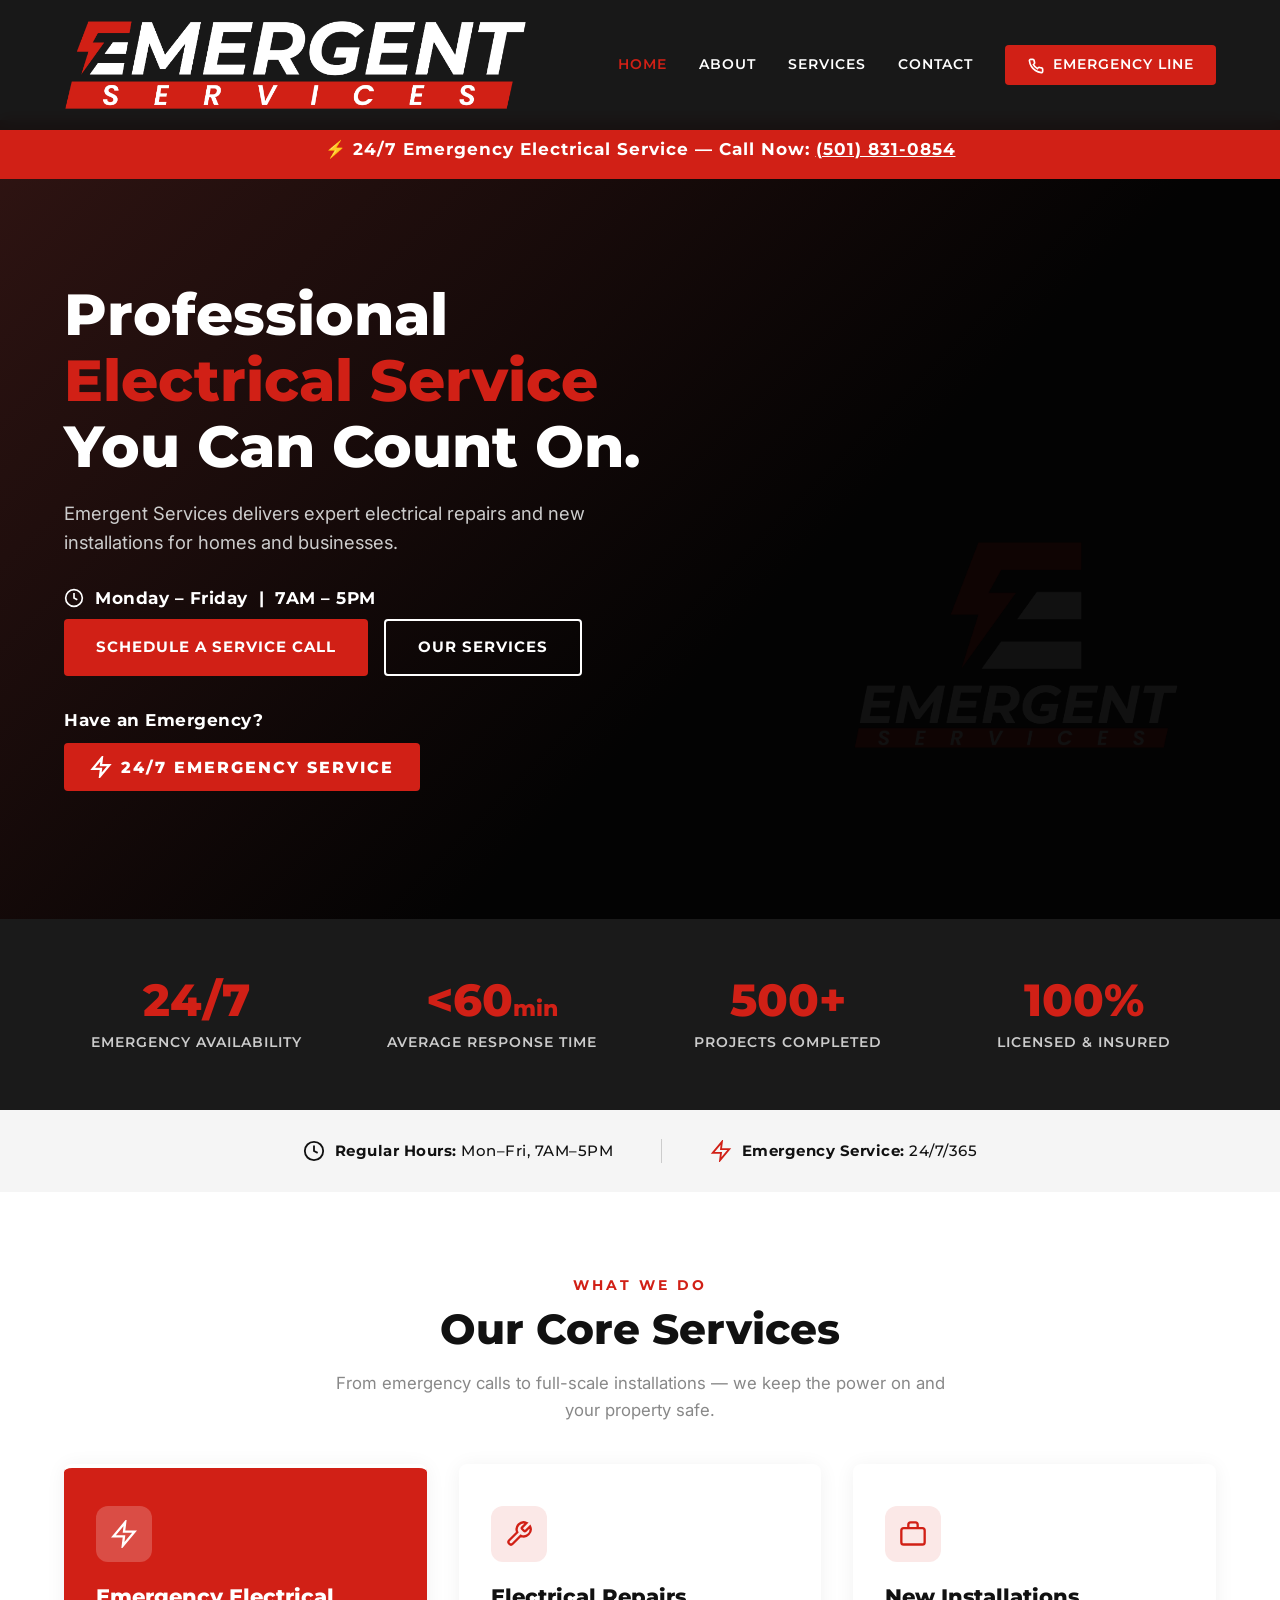
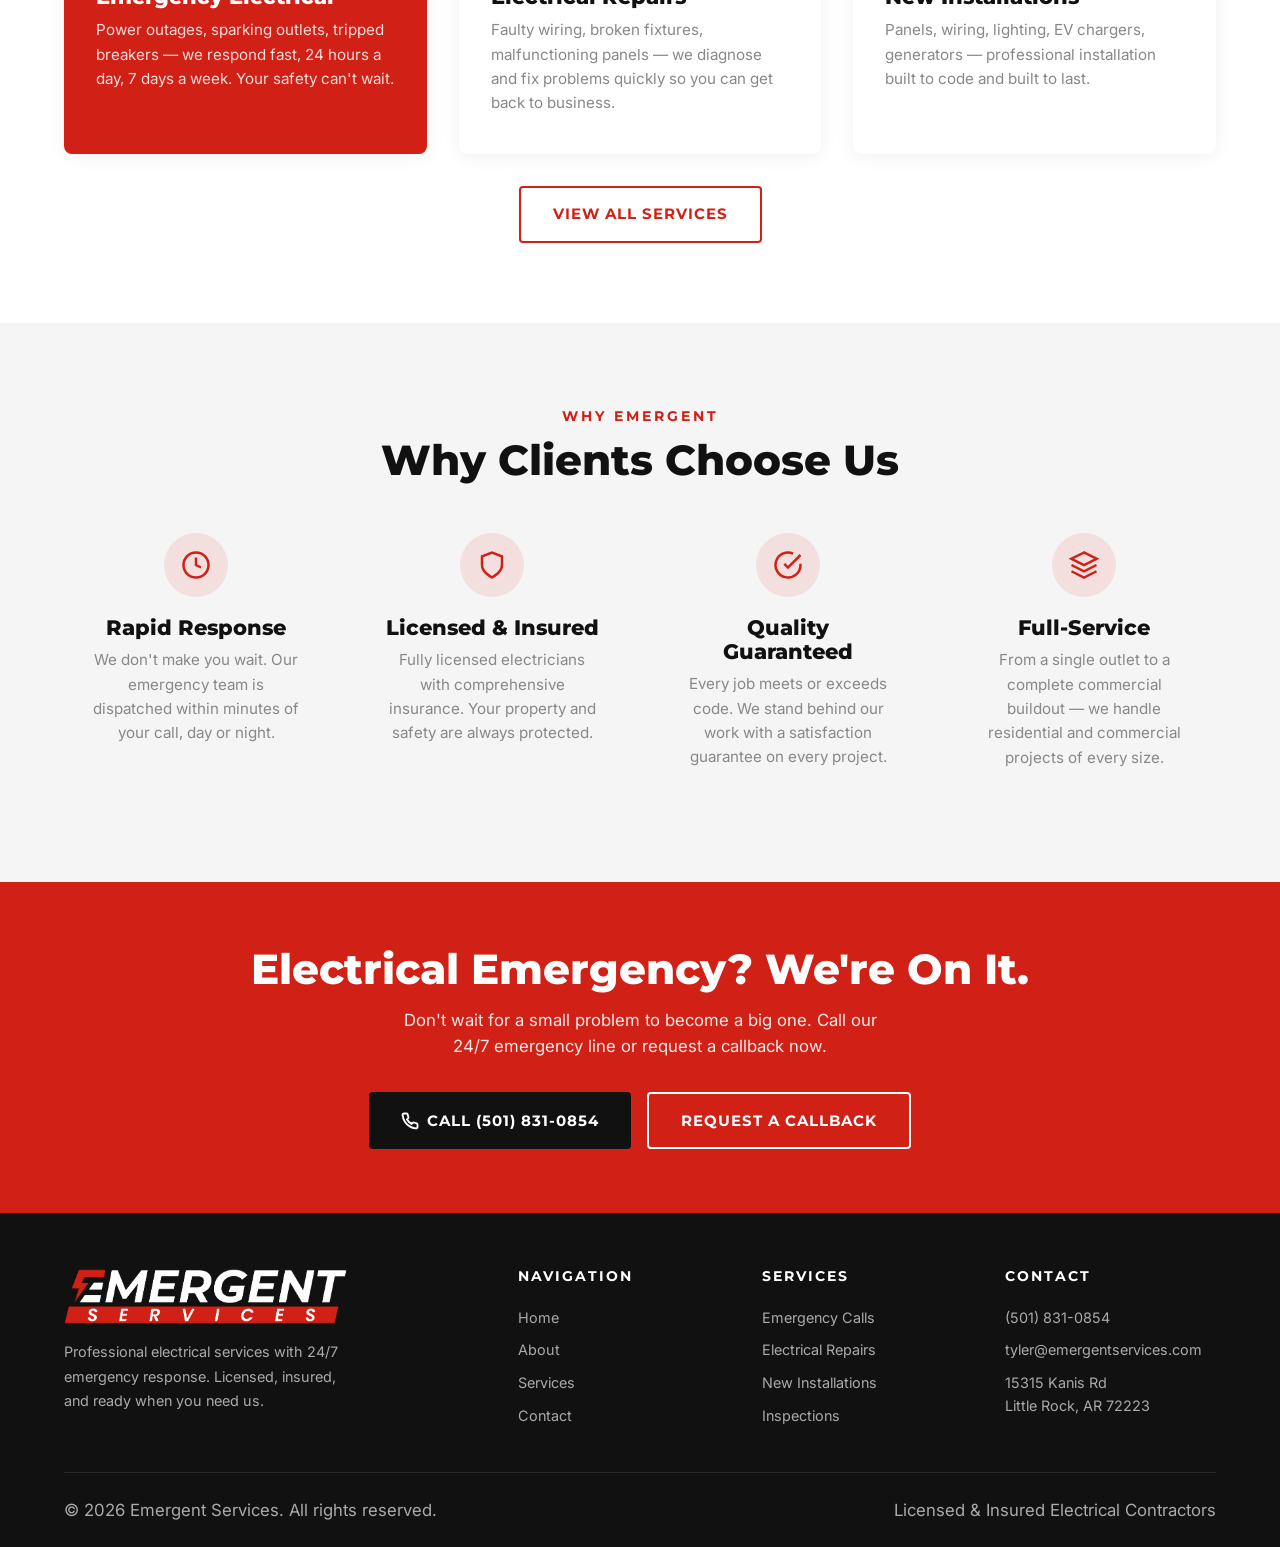
==== commit d0bde42a: "Cache-bust favicon links (v=2) on all pages" ====
--- a/website/index.html
+++ b/website/index.html
@@ -2,10 +2,10 @@
 <html lang="en">
 <head>
   <meta charset="UTF-8">
-  <link rel="icon" type="image/x-icon" href="/favicon.ico">
-  <link rel="icon" type="image/png" sizes="32x32" href="/favicon-32x32.png">
-  <link rel="icon" type="image/png" sizes="16x16" href="/favicon-16x16.png">
-  <link rel="apple-touch-icon" sizes="180x180" href="/apple-touch-icon.png">
+  <link rel="icon" type="image/x-icon" href="/favicon.ico?v=2">
+  <link rel="icon" type="image/png" sizes="32x32" href="/favicon-32x32.png?v=2">
+  <link rel="icon" type="image/png" sizes="16x16" href="/favicon-16x16.png?v=2">
+  <link rel="apple-touch-icon" sizes="180x180" href="/apple-touch-icon.png?v=2">
   <meta name="viewport" content="width=device-width, initial-scale=1.0, viewport-fit=cover">
   <title>Emergent Services — 24/7 Emergency Electrical Services</title>
   <meta name="description" content="Emergent Services provides 24/7 emergency electrical repairs, new installations, and commercial electrical services. Fast response when you need it most.">
--- a/website/assets/style.css
+++ b/website/assets/style.css
@@ -11,7 +11,7 @@
   --gray:   #f5f5f5;
   --gray-md:#888888;
   --max-w:  1200px;
-  --font:   'Inter', sans-serif;h
+  --font:   'Inter', sans-serif;
   --font-heading: 'Montserrat', sans-serif;
 }
 
@@ -107,13 +107,14 @@
 .nav-toggle span { display: block; width: 26px; height: 3px; background: var(--white); border-radius: 2px; transition: .3s; }
 
 /* Logo aspect ratio protection */
+.nav-logo { overflow: visible; flex-shrink: 0; }
 .nav-logo img { object-fit: contain; width: auto; }
 
 @media (max-width: 768px) {
-  .site-header { padding-top: max(12px, env(safe-area-inset-top, 12px)); }
-  .nav-wrap { padding: 10px 0; }
-  .nav-logo { display: flex; align-items: center; }
-  .nav-logo img { height: 46px; max-height: 46px; }
+  .site-header { padding-top: max(8px, env(safe-area-inset-top, 8px)); }
+  .nav-wrap { padding: 8px 0; }
+  .nav-logo { display: flex; align-items: center; overflow: visible; }
+  .nav-logo img { height: 50px; max-height: 50px; }
   .nav-toggle { display: flex; }
   .nav-links {
     position: fixed; top: 0; left: 0; width: 100%; background: var(--dark);
@@ -123,7 +124,7 @@
   }
   .nav-links.open { transform: translateY(0); }
   .emergency-banner { display: none !important; }
-  .hero { padding-top: 80px; }
+  .hero { padding-top: 80px; margin-top: 80px; }
   .page-header { padding: 6rem 0 2.5rem; }
 }
 
